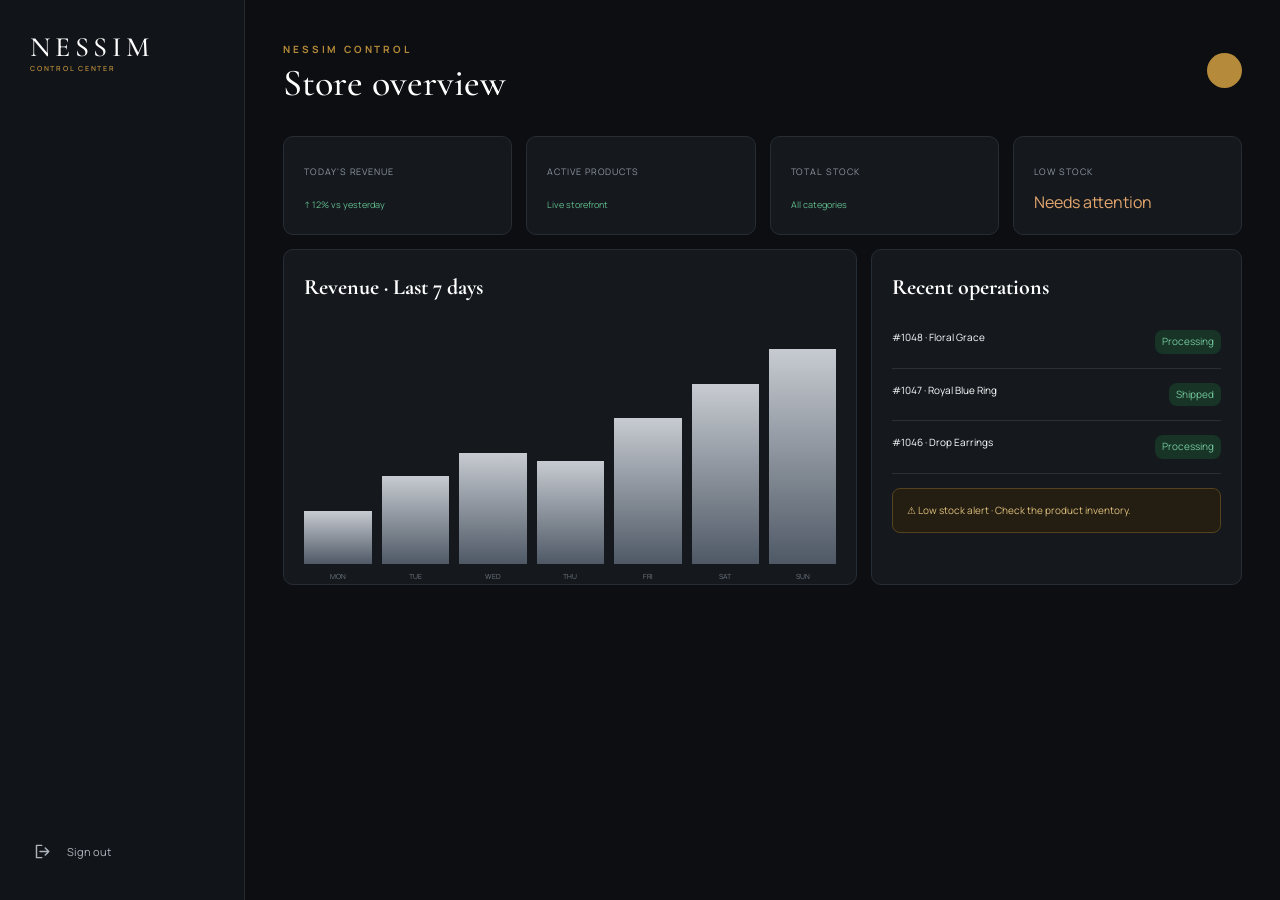
==== admin.html @ 0d4eff7f "Add interactive NESSIM dashboard" ====
<!doctype html><html lang="en"><head><meta charset="utf-8"><meta name="viewport" content="width=device-width,initial-scale=1"><meta name="theme-color" content="#0c0e11"><title>NESSIM Control</title><link rel="stylesheet" href="assets/styles.css"></head><body class="dashboard-body"><div class="dash-shell"><aside class="sidebar"><div class="sidebar-brand">NESSIM<small>CONTROL CENTER</small></div><nav class="side-nav"></nav><button class="logout" onclick="logout()"><svg class="icon" viewBox="0 0 24 24"><path d="M10 5H4v14h6M14 8l4 4-4 4M8 12h10"/></svg>Sign out</button></aside><main class="dash-content"><header class="dash-top"><div><span class="eyebrow gold">NESSIM CONTROL</span><h1 data-page-title>Store overview</h1></div><div class="admin-chip"><div><b data-user-name></b><br><span data-role></span></div><div class="avatar" data-avatar></div></div></header>
<section class="admin-section active" id="overview"><div class="stat-grid"><article class="dash-card"><small>TODAY'S REVENUE</small><div class="dash-number" id="stat-revenue"></div><span class="positive">↑ 12% vs yesterday</span></article><article class="dash-card"><small>ACTIVE PRODUCTS</small><div class="dash-number" id="stat-products"></div><span class="positive">Live storefront</span></article><article class="dash-card"><small>TOTAL STOCK</small><div class="dash-number" id="stat-stock"></div><span class="positive">All categories</span></article><article class="dash-card"><small>LOW STOCK</small><div class="dash-number" id="stat-low"></div><span class="stock-low">Needs attention</span></article></div><div class="dash-main"><article class="dash-card"><h3 class="serif" style="font-size:22px;margin:0">Revenue · Last 7 days</h3><div class="chart"><div class="bar" style="height:25%" data-day="MON"></div><div class="bar" style="height:41%" data-day="TUE"></div><div class="bar" style="height:52%" data-day="WED"></div><div class="bar" style="height:48%" data-day="THU"></div><div class="bar" style="height:68%" data-day="FRI"></div><div class="bar" style="height:84%" data-day="SAT"></div><div class="bar" style="height:100%" data-day="SUN"></div></div></article><article class="dash-card"><h3 class="serif" style="font-size:22px;margin:0 0 12px">Recent operations</h3><div class="order"><span>#1048 · Floral Grace</span><span class="status">Processing</span></div><div class="order"><span>#1047 · Royal Blue Ring</span><span class="status">Shipped</span></div><div class="order"><span>#1046 · Drop Earrings</span><span class="status">Processing</span></div><div class="low-stock">⚠ Low stock alert · Check the product inventory.</div></article></div></section>
<section class="admin-section" id="products"><div class="admin-title-row"><input class="search-input" id="product-search" placeholder="Search products…" oninput="renderProductsAdmin()"><button class="admin-button" onclick="editProduct()">+ Add product</button></div><div class="permission-note">Administrators and Catalog Staff can add, edit and remove storefront products. Every action is recorded.</div><div class="table-wrap"><table class="admin-table"><thead><tr><th>Product</th><th>Category</th><th>Price</th><th>Stock</th><th>Status</th><th>Actions</th></tr></thead><tbody id="product-rows"></tbody></table></div></section>
<section class="admin-section" id="orders"><div class="admin-title-row"><h2>Orders</h2><input class="search-input" placeholder="Search order…"></div><div class="table-wrap"><table class="admin-table"><thead><tr><th>Order</th><th>Client</th><th>Product</th><th>Total</th><th>Status</th><th>Action</th></tr></thead><tbody id="order-rows"></tbody></table></div></section>
<section class="admin-section" id="staff"><div class="admin-title-row"><h2>Team access</h2><button class="admin-button" onclick="openModal('staff-modal')">+ Add staff member</button></div><div class="permission-note"><b>Administrator</b> controls everything, including accounts and activity. <b>Catalog Staff</b> manages products and views orders only.</div><div class="table-wrap"><table class="admin-table"><thead><tr><th>Name</th><th>Username</th><th>Role</th><th>Status</th><th>Action</th></tr></thead><tbody id="staff-rows"></tbody></table></div></section>
<section class="admin-section" id="activity"><div class="admin-title-row"><h2>Operations history</h2></div><div class="activity-list" id="activity-list"></div></section></main></div>
<nav class="mobile-bar" data-admin-mobile></nav>
<div class="admin-modal-backdrop" id="product-modal"><div class="admin-modal"><h2 id="product-modal-title">Add product</h2><form class="admin-form" id="product-form"><input type="hidden" name="original"><div class="field"><label>Product ID</label><input name="id" required></div><div class="field"><label>Product name</label><input name="name" required></div><div class="field"><label>Category</label><select name="category"><option>Necklaces</option><option>Rings</option><option>Earrings</option></select></div><div class="field"><label>Status label</label><input name="status" required></div><div class="field"><label>Price EGP</label><input name="price" required type="number" min="0"></div><div class="field"><label>Stock quantity</label><input name="stock" required type="number" min="0"></div><div class="field full"><label>Product image URL</label><input name="image" type="url"></div><div class="field full modal-actions"><button type="button" class="secondary-btn" onclick="closeModals()">Cancel</button><button class="admin-button">Save product</button></div></form></div></div>
<div class="admin-modal-backdrop" id="staff-modal"><div class="admin-modal"><h2>Create staff access</h2><form class="admin-form" id="staff-form"><div class="field"><label>Full name</label><input name="name" required></div><div class="field"><label>Username</label><input name="username" required></div><div class="field"><label>Role</label><select name="role"><option>Catalog Staff</option><option>Administrator</option></select></div><div class="field"><label>Temporary password</label><input name="password" required type="password" minlength="8"></div><div class="field full modal-actions"><button type="button" class="secondary-btn" onclick="closeModals()">Cancel</button><button class="admin-button">Create account</button></div></form></div></div><div class="toast" id="toast"></div><script src="assets/app.js"></script><script src="assets/admin.js"></script></body></html>
---- assets/styles.css ----
@import url('https://fonts.googleapis.com/css2?family=Cormorant+Garamond:wght@400;500;600;700&family=Manrope:wght@400;500;600;700&display=swap');

:root{--ink:#08090b;--ivory:#f4f0e8;--paper:#fbf9f4;--silver:#c7cbd1;--gold:#b58a3a;--slate:#4f5966;--line:rgba(8,9,11,.13);--serif:'Cormorant Garamond',Georgia,serif;--sans:'Manrope',Arial,sans-serif;--shadow:0 24px 70px rgba(8,9,11,.13)}
*{box-sizing:border-box}html{scroll-behavior:smooth}body{margin:0;background:var(--paper);color:var(--ink);font-family:var(--sans);line-height:1.55}body.menu-open{overflow:hidden}img{display:block;width:100%;height:100%;object-fit:cover}a{color:inherit;text-decoration:none}button,input,textarea{font:inherit}button{cursor:pointer}.container{width:min(1240px,calc(100% - 40px));margin-inline:auto}.serif{font-family:var(--serif)}.eyebrow{font-size:10px;font-weight:700;letter-spacing:.28em;text-transform:uppercase}.gold{color:var(--gold)}
.announcement{background:var(--ink);color:var(--silver);padding:9px 16px;text-align:center;font-size:9px;letter-spacing:.24em;text-transform:uppercase}.site-header{position:sticky;top:0;z-index:30;background:rgba(251,249,244,.94);backdrop-filter:blur(18px);border-bottom:1px solid var(--line)}.header-row{height:82px;display:grid;grid-template-columns:1fr auto 1fr;align-items:center}.nav-links,.header-tools{display:flex;align-items:center;gap:25px}.header-tools{justify-content:flex-end}.nav-links a,.header-tools a,.lang{font-size:11px;font-weight:700;letter-spacing:.05em}.nav-links a:hover,.header-tools a:hover,.nav-links a.active{color:var(--gold)}.brand{font:500 34px/.78 var(--serif);letter-spacing:.18em;text-align:center}.brand small{display:block;margin-top:11px;font:600 7px var(--sans);letter-spacing:.42em}.icon-btn,.menu-toggle,.lang{border:0;background:none;color:inherit;padding:8px}.icon{width:21px;height:21px;fill:none;stroke:currentColor;stroke-width:1.65;stroke-linecap:round;stroke-linejoin:round}.menu-toggle{display:none}.bag-count{position:absolute;min-width:16px;height:16px;border-radius:10px;background:var(--gold);color:white;font-size:8px;display:grid;place-items:center;margin:-22px 0 0 18px}.mobile-menu{display:none}
.hero{min-height:700px;position:relative;display:flex;align-items:center;overflow:hidden;background:#cdc2b4}.hero>img{position:absolute;inset:0}.hero:after{content:'';position:absolute;inset:0;background:linear-gradient(90deg,rgba(244,240,232,.99),rgba(244,240,232,.74) 38%,rgba(244,240,232,.06) 72%)}.hero-copy{position:relative;z-index:2;width:min(1240px,calc(100% - 40px));margin:auto}.hero h1{font:500 clamp(58px,7.5vw,100px)/.82 var(--serif);letter-spacing:-.055em;margin:25px 0 28px;max-width:700px}.hero p{font:500 clamp(17px,2vw,24px) var(--serif);letter-spacing:.06em;margin:0 0 36px}.button{display:inline-flex;align-items:center;justify-content:center;gap:10px;min-height:52px;padding:0 27px;border:1px solid var(--ink);background:var(--ink);color:#fff;font-size:10px;font-weight:700;letter-spacing:.15em;text-transform:uppercase;transition:.25s}.button:hover{background:var(--gold);border-color:var(--gold)}.button.outline{background:transparent;color:var(--ink)}.button.light{background:var(--ivory);border-color:var(--ivory);color:var(--ink)}
.section{padding:105px 0}.section-header{display:flex;justify-content:space-between;align-items:end;margin-bottom:36px}.section-header h2,.page-hero h1{font:500 clamp(42px,5vw,66px)/.92 var(--serif);margin:10px 0 0;letter-spacing:-.025em}.text-link{font-size:10px;font-weight:700;letter-spacing:.13em;text-transform:uppercase;border-bottom:1px solid;padding-bottom:4px}.product-grid{display:grid;grid-template-columns:repeat(3,1fr);gap:20px}.product-card{position:relative}.product-image{aspect-ratio:4/5;overflow:hidden;background:#ddd6cb;position:relative}.product-image img{transition:transform .65s ease;filter:saturate(.78)}.product-card:hover img{transform:scale(1.035)}.label{position:absolute;top:14px;left:14px;background:var(--ivory);padding:7px 10px;font-size:8px;font-weight:700;letter-spacing:.13em;text-transform:uppercase}.wish{position:absolute;right:14px;top:14px;width:40px;height:40px;border:0;border-radius:50%;background:rgba(244,240,232,.92)}.quick-add{position:absolute;left:14px;right:14px;bottom:14px;min-height:44px;border:0;background:rgba(8,9,11,.92);color:#fff;font-size:9px;font-weight:700;letter-spacing:.13em;text-transform:uppercase;opacity:0;transform:translateY(10px);transition:.25s}.product-card:hover .quick-add{opacity:1;transform:none}.product-meta{display:flex;justify-content:space-between;gap:12px;padding:18px 2px}.product-meta h3{font:600 21px/1.05 var(--serif);margin:0 0 5px}.product-meta small{color:var(--slate);font-size:10px}.price{font:600 18px var(--serif);white-space:nowrap}
.editorial{display:grid;grid-template-columns:1fr 1fr;min-height:650px;background:var(--ink);color:var(--ivory)}.editorial-media{overflow:hidden}.editorial-copy{padding:9vw;display:flex;flex-direction:column;justify-content:center}.editorial-copy h2{font:500 clamp(52px,6vw,84px)/.84 var(--serif);margin:25px 0}.editorial-copy p{color:var(--silver);font-size:13px;line-height:1.9;max-width:520px}.rule{width:70px;height:1px;background:var(--gold);margin:10px 0 28px}.values{display:grid;grid-template-columns:repeat(4,1fr);border-top:1px solid var(--line);border-bottom:1px solid var(--line)}.value{padding:42px 30px;border-right:1px solid var(--line)}.value:last-child{border:0}.value .icon{color:var(--gold);width:28px;height:28px}.value h3{font:600 20px var(--serif);margin:17px 0 6px}.value p{font-size:10px;color:var(--slate);margin:0}
.page-hero{padding:100px 0 70px;background:var(--ivory);border-bottom:1px solid var(--line)}.page-hero p{max-width:620px;color:var(--slate);font-size:13px;line-height:1.8}.filters{display:flex;gap:9px;overflow:auto;margin-bottom:30px}.filter{border:1px solid var(--line);border-radius:30px;background:none;padding:10px 18px;font-size:10px;white-space:nowrap}.filter.active,.filter:hover{background:var(--ink);color:white}.collection-grid{display:grid;grid-template-columns:1.15fr .85fr;gap:20px}.collection-card{height:620px;position:relative;overflow:hidden}.collection-card.small{height:300px;margin-bottom:20px}.collection-card:after{content:'';position:absolute;inset:0;background:linear-gradient(0deg,rgba(0,0,0,.72),transparent 65%)}.collection-card img{transition:.6s}.collection-card:hover img{transform:scale(1.03)}.collection-caption{position:absolute;z-index:2;left:30px;right:30px;bottom:27px;color:white}.collection-caption h2{font:500 42px var(--serif);margin:5px 0}.collection-caption p{font-size:11px;color:var(--silver)}
.story-grid{display:grid;grid-template-columns:.8fr 1.2fr;gap:70px;align-items:center}.story-year{font:500 clamp(110px,16vw,220px)/.7 var(--serif);color:var(--silver);letter-spacing:-.08em}.story-copy h2{font:500 55px/.95 var(--serif);margin:15px 0 25px}.story-copy p{font-size:13px;color:var(--slate);line-height:2}.timeline{display:grid;grid-template-columns:repeat(3,1fr);gap:1px;background:var(--line);border:1px solid var(--line)}.timeline article{background:var(--paper);padding:35px}.timeline b{font:600 27px var(--serif);color:var(--gold)}.timeline h3{font:600 20px var(--serif)}.timeline p{font-size:11px;color:var(--slate);line-height:1.8}
.contact-grid{display:grid;grid-template-columns:.8fr 1.2fr;gap:80px}.contact-details h2{font:500 43px var(--serif)}.detail{padding:20px 0;border-bottom:1px solid var(--line)}.detail b{display:block;font-size:9px;letter-spacing:.18em;text-transform:uppercase;margin-bottom:6px}.detail span{font:500 20px var(--serif)}.form{display:grid;grid-template-columns:1fr 1fr;gap:18px}.field.full{grid-column:1/-1}.field label{display:block;font-size:9px;font-weight:700;letter-spacing:.14em;text-transform:uppercase;margin-bottom:8px}.field input,.field textarea{width:100%;border:1px solid var(--line);background:white;padding:15px;outline:none}.field input:focus,.field textarea:focus{border-color:var(--gold)}.field textarea{min-height:140px;resize:vertical}
.auth-page{min-height:100dvh;background:var(--ink);display:grid;place-items:center;padding:24px;position:relative;overflow:hidden}.auth-page:before{content:'';position:absolute;width:550px;height:550px;border:1px solid rgba(181,138,58,.3);border-radius:50%;box-shadow:0 0 160px rgba(181,138,58,.12)}.login-card{position:relative;z-index:2;width:min(440px,100%);background:var(--ivory);padding:52px 44px;box-shadow:var(--shadow)}.login-brand{text-align:center;font:500 36px var(--serif);letter-spacing:.18em}.login-brand small{display:block;font:600 7px var(--sans);letter-spacing:.35em}.login-card h1{font:600 33px var(--serif);margin:38px 0 5px}.login-card>p{font-size:11px;color:var(--slate);margin:0 0 25px}.login-card .field{margin-bottom:15px}.login-error{display:none;color:#9b4039;background:#f2dfdb;padding:10px;font-size:10px;margin-bottom:15px}.login-error.show{display:block}.back-link{display:block;text-align:center;font-size:10px;margin-top:20px;color:var(--slate)}
.dashboard-body{background:#0c0e11;color:#fff;min-height:100dvh}.dash-shell{display:grid;grid-template-columns:245px 1fr}.sidebar{position:sticky;top:0;height:100dvh;padding:30px 20px;background:#111419;border-right:1px solid #252a31}.sidebar-brand{font:500 28px var(--serif);letter-spacing:.17em;padding:0 10px 35px}.sidebar-brand small{display:block;color:var(--gold);font:600 7px var(--sans);letter-spacing:.25em}.side-nav{display:grid;gap:7px}.side-nav a,.logout{display:flex;align-items:center;gap:13px;padding:13px;border:0;border-radius:7px;background:none;color:#aeb4bc;font-size:11px;text-align:left}.side-nav a.active,.side-nav a:hover,.logout:hover{background:#20252c;color:#fff}.side-nav .icon{width:19px}.logout{position:absolute;bottom:25px;left:20px;right:20px;width:calc(100% - 40px)}.dash-content{padding:35px 3vw}.dash-top{display:flex;justify-content:space-between;align-items:center;margin-bottom:30px}.dash-top h1{font:500 38px var(--serif);margin:0}.admin-chip{display:flex;align-items:center;gap:10px;font-size:10px}.avatar{width:35px;height:35px;border-radius:50%;display:grid;place-items:center;background:var(--gold);font-weight:700}.stat-grid{display:grid;grid-template-columns:repeat(4,1fr);gap:14px}.dash-card{background:#15191e;border:1px solid #272d35;border-radius:10px;padding:20px}.dash-card small{font-size:9px;color:#8e96a0;letter-spacing:.1em}.dash-number{font:600 31px var(--serif);margin:8px 0}.positive{font-size:9px;color:#62bc8d}.dash-main{display:grid;grid-template-columns:1.55fr 1fr;gap:14px;margin-top:14px}.chart{height:260px;display:flex;align-items:end;gap:10px;padding-top:45px}.bar{flex:1;min-height:10%;background:linear-gradient(var(--silver),var(--slate));position:relative}.bar:after{content:attr(data-day);position:absolute;top:calc(100% + 8px);left:50%;transform:translateX(-50%);font-size:7px;color:#6f7780}.order{display:grid;grid-template-columns:1fr auto;gap:8px;padding:14px 0;border-bottom:1px solid #2a3038;font-size:10px}.status{color:#74c89c;background:#173427;border-radius:8px;padding:4px 7px}.low-stock{margin-top:14px;background:#241d12;border:1px solid #56421f;border-radius:8px;padding:14px;color:#ddbf7d;font-size:10px}
.drawer-backdrop{position:fixed;inset:0;z-index:50;background:rgba(0,0,0,.55);opacity:0;pointer-events:none;transition:.25s}.drawer-backdrop.show{opacity:1;pointer-events:auto}.cart-drawer{position:fixed;z-index:51;right:0;top:0;width:min(430px,100%);height:100dvh;background:var(--paper);transform:translateX(100%);transition:.3s;padding:24px;display:flex;flex-direction:column}.cart-drawer.open{transform:none}.drawer-head{display:flex;justify-content:space-between;align-items:center;border-bottom:1px solid var(--line);padding-bottom:18px}.drawer-head h2{font:600 31px var(--serif);margin:0}.close-btn{border:0;background:none;font-size:25px}.cart-items{flex:1;overflow:auto}.empty{padding:70px 10px;text-align:center;font:500 20px var(--serif);color:var(--slate)}.cart-item{display:grid;grid-template-columns:70px 1fr auto;gap:12px;padding:16px 0;border-bottom:1px solid var(--line)}.cart-item img{height:78px}.cart-item h4{font:600 16px var(--serif);margin:5px 0}.cart-item small{font-size:9px;color:var(--slate)}.remove-item{border:0;background:none;color:#9b4039;font-size:9px}.cart-total{display:flex;justify-content:space-between;font:600 21px var(--serif);padding:18px 0}.mobile-bar{display:none}
footer{background:#111315;color:#aeb4bb;padding:75px 0 25px}.footer-grid{display:grid;grid-template-columns:2fr 1fr 1fr 1.4fr;gap:45px}.footer-brand{font:500 37px var(--serif);letter-spacing:.18em;color:white}.footer-col h4{color:white;font-size:9px;letter-spacing:.18em;text-transform:uppercase;margin:0 0 18px}.footer-col a{display:block;font-size:10px;margin:11px 0}.footer-col p{font-size:10px;line-height:1.8}.newsletter{display:flex;border-bottom:1px solid #555d66}.newsletter input{width:100%;border:0;background:none;color:white;padding:12px 0;outline:none}.newsletter button{border:0;background:none;color:white}.copyright{display:flex;justify-content:space-between;margin-top:55px;padding-top:22px;border-top:1px solid #2b3036;font-size:8px;letter-spacing:.12em}.spid{color:var(--gold);font-weight:700}
@media(max-width:980px){.nav-links{display:none}.menu-toggle{display:block}.header-row{height:70px}.mobile-menu{position:fixed;display:block;z-index:29;inset:100px 0 auto;background:var(--paper);padding:25px 20px;border-bottom:1px solid var(--line);transform:translateY(-150%);transition:.3s}.mobile-menu.open{transform:none}.mobile-menu a{display:block;font:600 26px var(--serif);padding:8px 0}.hero{min-height:620px}.hero:after{background:linear-gradient(0deg,rgba(244,240,232,.98),rgba(244,240,232,.1))}.hero-copy{align-self:end;padding-bottom:65px}.product-grid{grid-template-columns:repeat(2,1fr)}.editorial{grid-template-columns:1fr}.editorial-media{min-height:500px}.values{grid-template-columns:1fr 1fr}.collection-card{height:520px}.story-grid{grid-template-columns:1fr;gap:20px}.timeline{grid-template-columns:1fr}.contact-grid{grid-template-columns:1fr}.footer-grid{grid-template-columns:1fr 1fr}.dash-shell{grid-template-columns:1fr}.sidebar{display:none}.stat-grid{grid-template-columns:1fr 1fr}.dash-content{padding:25px 18px 90px}.mobile-bar{position:fixed;z-index:40;left:10px;right:10px;bottom:10px;display:grid;grid-template-columns:repeat(4,1fr);background:rgba(251,249,244,.96);color:var(--ink);border:1px solid rgba(8,9,11,.1);border-radius:20px;box-shadow:0 15px 40px rgba(0,0,0,.15);padding:7px;backdrop-filter:blur(15px)}.mobile-bar a,.mobile-bar button{border:0;background:none;border-radius:14px;display:grid;place-items:center;gap:3px;padding:8px 3px;font-size:7px;font-weight:700;letter-spacing:.06em}.mobile-bar a.active{background:var(--ink);color:white}.mobile-bar .icon{width:19px;height:19px}.quick-add{opacity:1;transform:none}.dashboard-body .mobile-bar{background:#171b20;color:#d8dce1;border-color:#292f37}.dashboard-body .mobile-bar a.active{background:var(--gold)}}
@media(max-width:620px){.container{width:min(100% - 28px,1240px)}.announcement{font-size:7px}.brand{font-size:25px}.brand small{font-size:6px}.hide-mobile{display:none}.hero{min-height:590px}.hero h1{font-size:59px}.section{padding:74px 0}.section-header{align-items:start}.product-grid{grid-template-columns:1fr}.product-image{aspect-ratio:4/4.7}.editorial-media{min-height:390px}.editorial-copy{padding:70px 24px}.values{grid-template-columns:1fr}.value{border-right:0;border-bottom:1px solid var(--line)}.collection-grid{grid-template-columns:1fr}.collection-card,.collection-card.small{height:430px}.story-year{font-size:125px}.story-copy h2{font-size:43px}.form{grid-template-columns:1fr}.field.full{grid-column:auto}.login-card{padding:42px 24px}.stat-grid{grid-template-columns:1fr}.dash-main{grid-template-columns:1fr}.copyright{display:block;line-height:2}.footer-grid{grid-template-columns:1fr}.page-hero{padding:70px 0 50px}}

/* Admin operations */
.admin-section{display:none}.admin-section.active{display:block}.admin-title-row{display:flex;justify-content:space-between;align-items:center;margin:0 0 18px}.admin-title-row h2{font:600 28px var(--serif);margin:0}.admin-button{border:0;border-radius:6px;background:var(--gold);color:#fff;padding:11px 15px;font-size:9px;font-weight:700;letter-spacing:.08em;text-transform:uppercase}.table-wrap{overflow:auto;background:#15191e;border:1px solid #272d35;border-radius:10px}.admin-table{width:100%;border-collapse:collapse;min-width:720px}.admin-table th,.admin-table td{padding:14px 16px;text-align:left;border-bottom:1px solid #272d35;font-size:10px}.admin-table th{color:#89919b;font-size:8px;letter-spacing:.12em;text-transform:uppercase}.admin-table tr:last-child td{border:0}.product-cell{display:flex;align-items:center;gap:11px}.product-cell img{width:42px;height:48px;border-radius:4px}.stock-low{color:#e3a66d}.table-action{border:1px solid #37404a;background:none;color:#d2d6dc;border-radius:5px;padding:6px 9px;font-size:8px;margin-right:4px}.table-action.danger{color:#e38a84;border-color:#653b3c}.activity-list{display:grid;gap:9px}.activity-row{display:grid;grid-template-columns:34px 1fr auto;gap:12px;align-items:center;background:#15191e;border:1px solid #272d35;border-radius:8px;padding:13px}.activity-dot{width:31px;height:31px;border-radius:50%;display:grid;place-items:center;background:#222832;color:var(--gold)}.activity-row b{display:block;font-size:10px}.activity-row span{font-size:8px;color:#858d97}.admin-modal-backdrop{position:fixed;inset:0;z-index:60;background:rgba(0,0,0,.7);display:none;place-items:center;padding:20px}.admin-modal-backdrop.open{display:grid}.admin-modal{width:min(520px,100%);max-height:90dvh;overflow:auto;background:#171b20;border:1px solid #303740;border-radius:12px;padding:26px}.admin-modal h2{font:600 29px var(--serif);margin:0 0 20px}.admin-form{display:grid;grid-template-columns:1fr 1fr;gap:14px}.admin-form .field.full{grid-column:1/-1}.admin-form label{color:#9ba3ad}.admin-form input,.admin-form select{width:100%;background:#0f1216;color:#fff;border:1px solid #343b44;padding:12px;border-radius:5px}.modal-actions{display:flex;justify-content:flex-end;gap:9px;margin-top:20px}.secondary-btn{border:1px solid #3a424c;background:none;color:#fff;padding:10px 15px;border-radius:5px;font-size:9px}.permission-note{font-size:9px;color:#8f97a1;background:#101318;border:1px solid #292f37;border-radius:6px;padding:12px;margin-bottom:18px}.search-input{background:#111419;color:#fff;border:1px solid #303741;border-radius:6px;padding:10px 13px;font-size:10px;min-width:220px}.toast{position:fixed;z-index:80;right:24px;bottom:24px;background:var(--gold);color:#fff;border-radius:7px;padding:12px 16px;font-size:10px;transform:translateY(100px);opacity:0;transition:.25s}.toast.show{transform:none;opacity:1}@media(max-width:620px){.admin-title-row{align-items:flex-start;gap:10px}.search-input{min-width:0;width:145px}.admin-form{grid-template-columns:1fr}.admin-form .field.full{grid-column:auto}.dash-top h1{font-size:31px}}
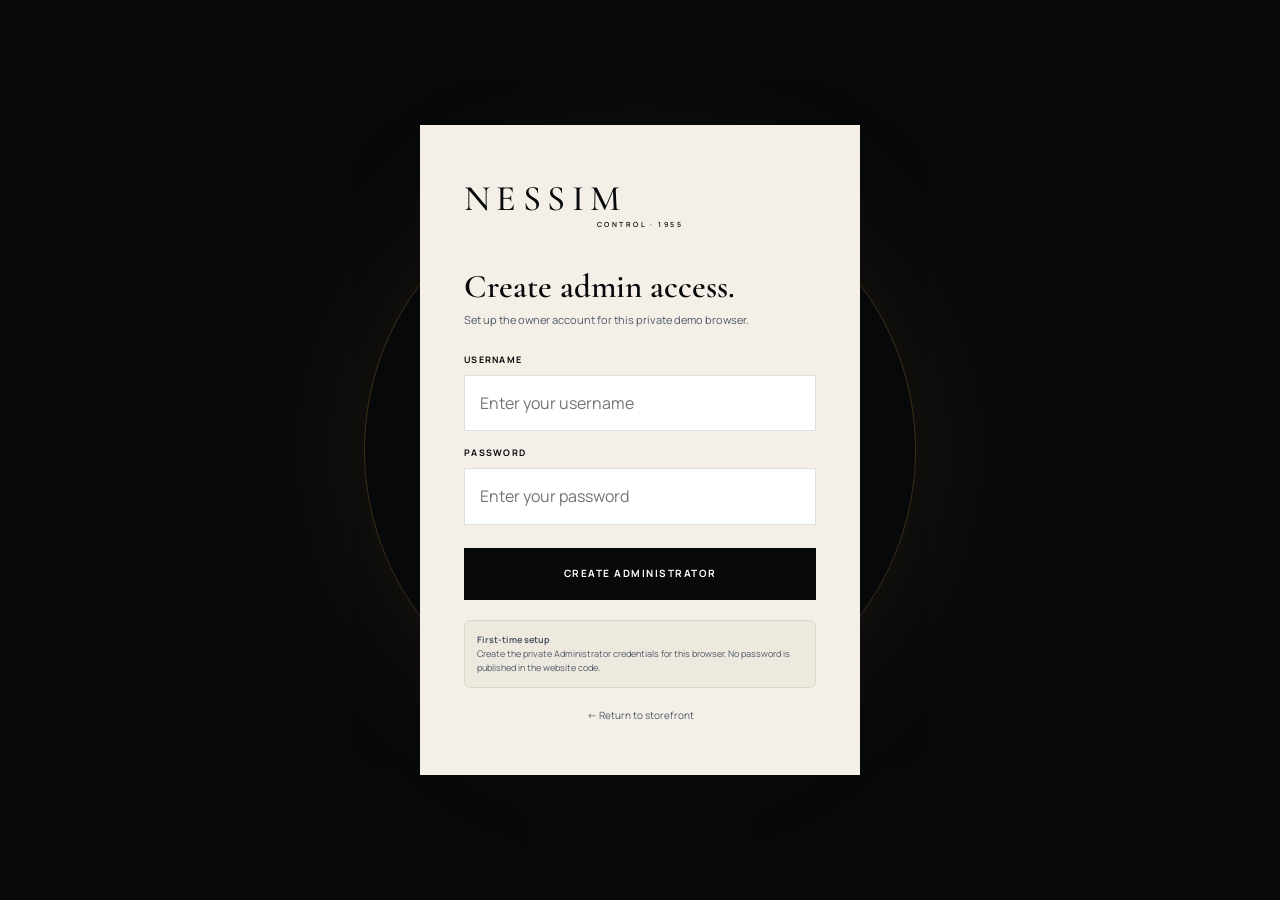
==== commit c98fad59: "Refresh protected dashboard assets" ====
--- a/admin.html
+++ b/admin.html
@@ -6,4 +6,4 @@
 <section class="admin-section" id="activity"><div class="admin-title-row"><h2>Operations history</h2></div><div class="activity-list" id="activity-list"></div></section></main></div>
 <nav class="mobile-bar" data-admin-mobile></nav>
 <div class="admin-modal-backdrop" id="product-modal"><div class="admin-modal"><h2 id="product-modal-title">Add product</h2><form class="admin-form" id="product-form"><input type="hidden" name="original"><div class="field"><label>Product ID</label><input name="id" required></div><div class="field"><label>Product name</label><input name="name" required></div><div class="field"><label>Category</label><select name="category"><option>Necklaces</option><option>Rings</option><option>Earrings</option></select></div><div class="field"><label>Status label</label><input name="status" required></div><div class="field"><label>Price EGP</label><input name="price" required type="number" min="0"></div><div class="field"><label>Stock quantity</label><input name="stock" required type="number" min="0"></div><div class="field full"><label>Product image URL</label><input name="image" type="url"></div><div class="field full modal-actions"><button type="button" class="secondary-btn" onclick="closeModals()">Cancel</button><button class="admin-button">Save product</button></div></form></div></div>
-<div class="admin-modal-backdrop" id="staff-modal"><div class="admin-modal"><h2>Create staff access</h2><form class="admin-form" id="staff-form"><div class="field"><label>Full name</label><input name="name" required></div><div class="field"><label>Username</label><input name="username" required></div><div class="field"><label>Role</label><select name="role"><option>Catalog Staff</option><option>Administrator</option></select></div><div class="field"><label>Temporary password</label><input name="password" required type="password" minlength="8"></div><div class="field full modal-actions"><button type="button" class="secondary-btn" onclick="closeModals()">Cancel</button><button class="admin-button">Create account</button></div></form></div></div><div class="toast" id="toast"></div><script src="assets/app.js"></script><script src="assets/admin.js"></script></body></html>
+<div class="admin-modal-backdrop" id="staff-modal"><div class="admin-modal"><h2>Create staff access</h2><form class="admin-form" id="staff-form"><div class="field"><label>Full name</label><input name="name" required></div><div class="field"><label>Username</label><input name="username" required></div><div class="field"><label>Role</label><select name="role"><option>Catalog Staff</option><option>Administrator</option></select></div><div class="field"><label>Temporary password</label><input name="password" required type="password" minlength="8"></div><div class="field full modal-actions"><button type="button" class="secondary-btn" onclick="closeModals()">Cancel</button><button class="admin-button">Create account</button></div></form></div></div><div class="toast" id="toast"></div><script src="assets/app.js?v=2"></script><script src="assets/admin.js?v=2"></script></body></html>
